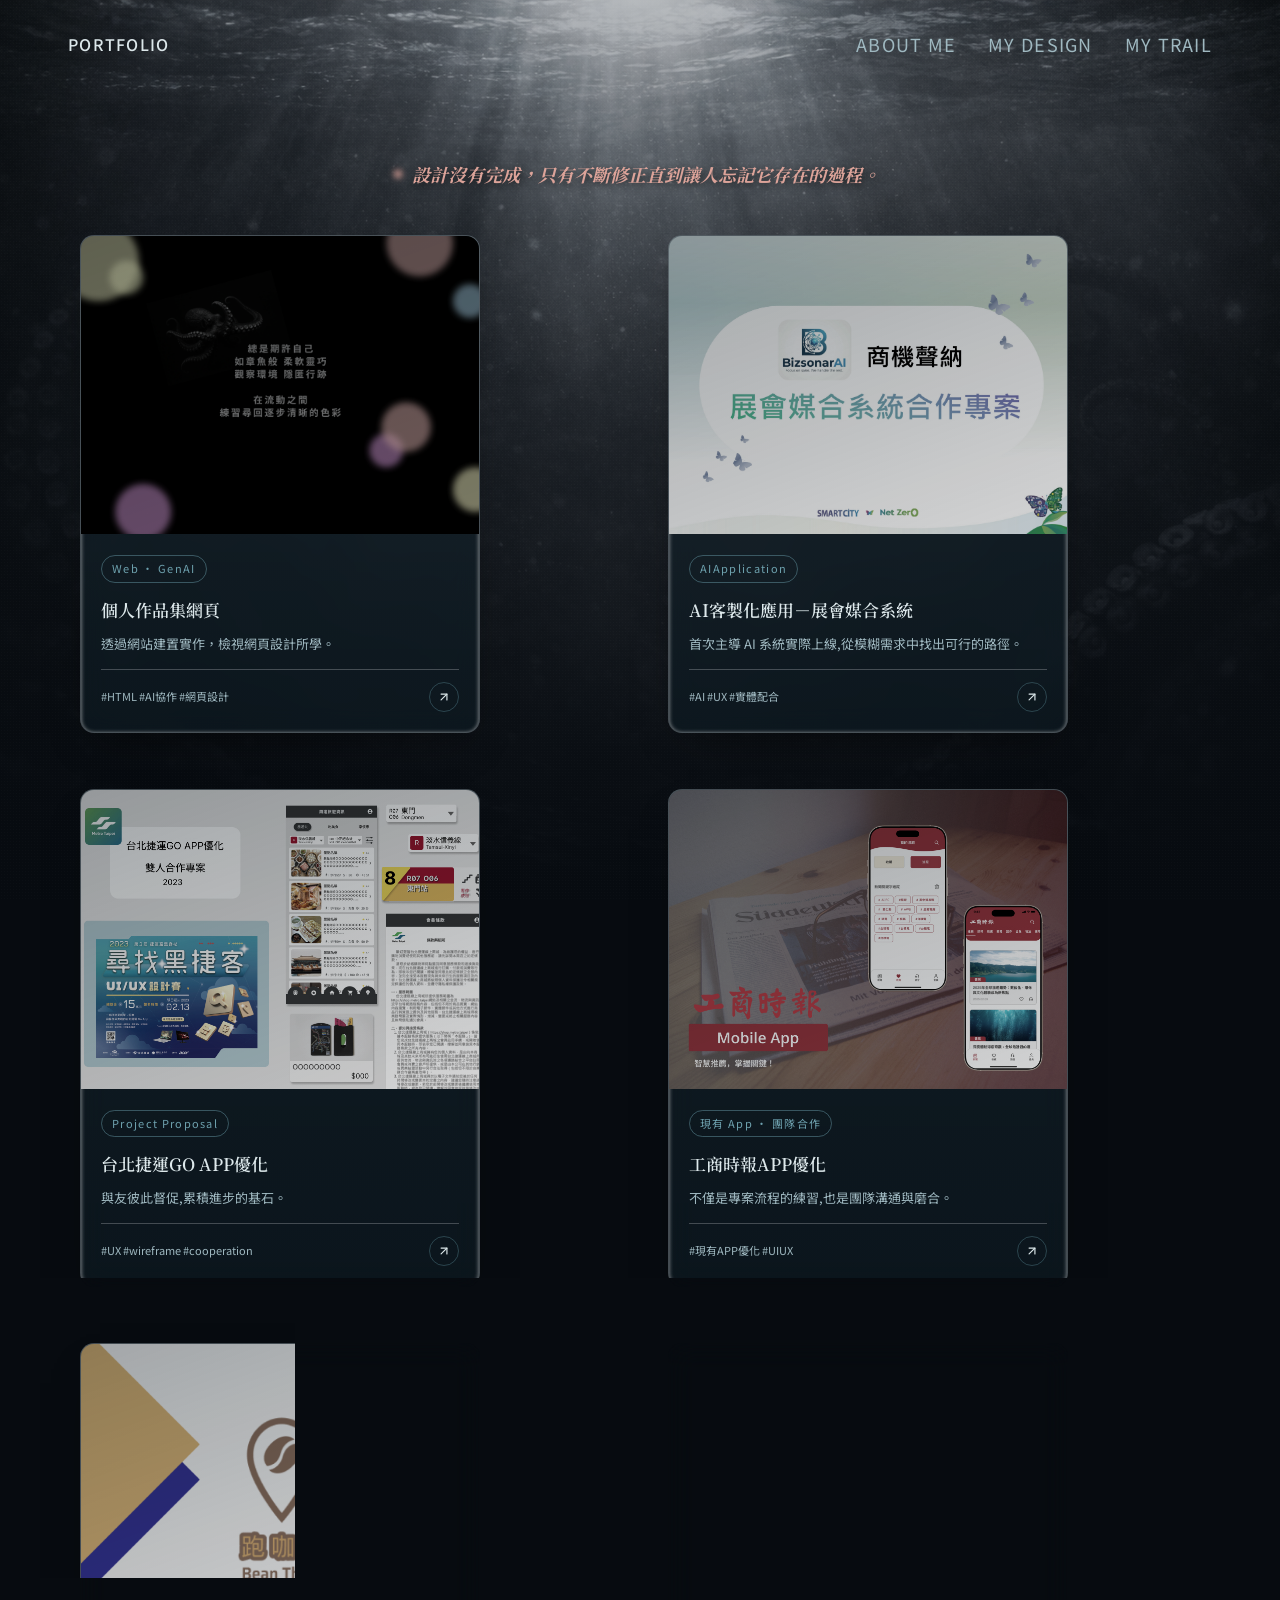
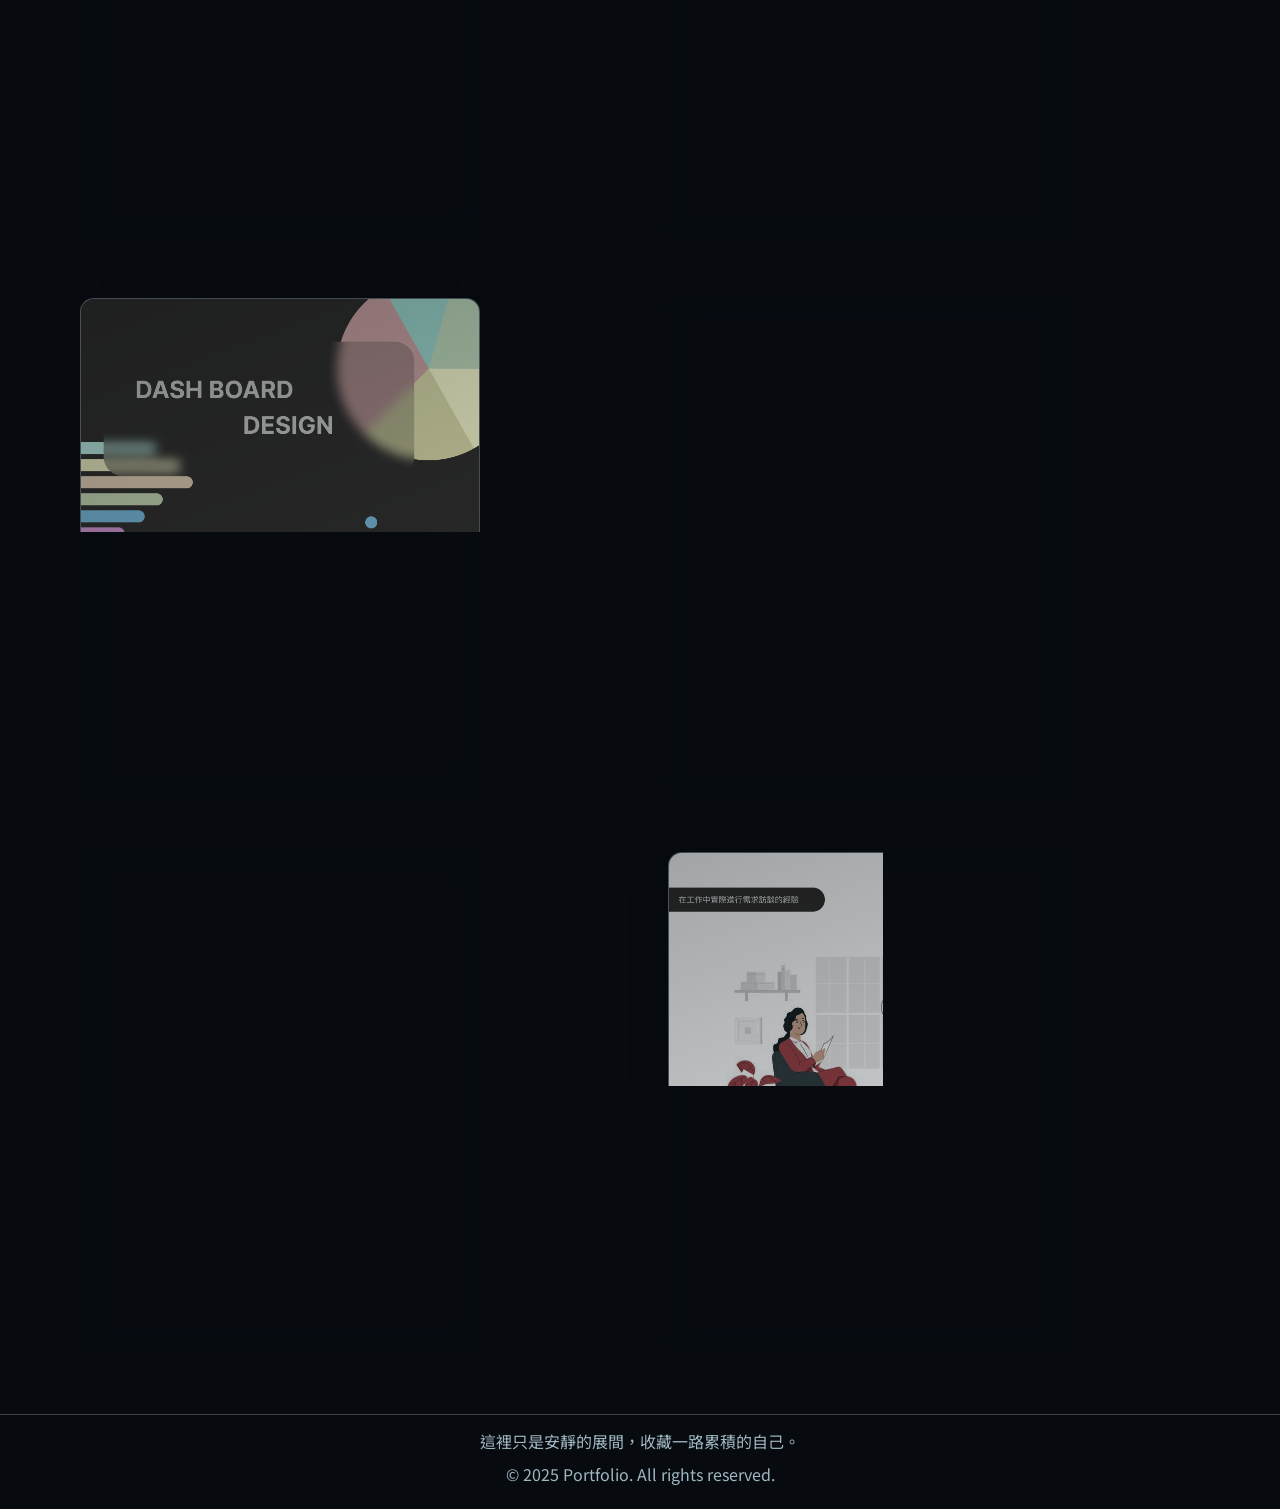
==== index.html @ 10fcbe65 "Rename" ====
<!DOCTYPE html>
<html lang="zh-Hant">

<head>
    <meta charset="UTF-8">
    <meta name="viewport" content="width=device-width, initial-scale=1.0">
    <title>Portfolio · My Design</title>
    <link rel="stylesheet" href="style_claud.css">
</head>

<body class="page-wrapper">

    <div class="ocean-bg"></div>

    <header class="header">
        <nav class="nav-bar">
            <div>PORTFOLIO</div>
            <ul class="nav-links">
                <li><a href="aboutme_claud.html">ABOUT ME</a></li>
                <li><a href="mydesign_claud.html">MY DESIGN</a></li>
                <li><a href="mytrail_claud.html">MY TRAIL</a></li>
            </ul>
        </nav>
    </header>

    <section class="section gallery">
        <div class="marginalia">
            <span>設計沒有完成，只有不斷修正直到讓人忘記它存在的過程。</span>
        </div>
        <div class="card-row">

            <div class="project-card" data-project="web">
                <div class="thumb"><img src="./cover pic/web-cover.png" alt="個人作品集網頁"></div>
                <div class="body">
                    <span class="tag">Web · GenAI</span>
                    <h3>個人作品集網頁</h3>
                    <p>透過網站建置實作，檢視網頁設計所學。</p>
                    <div class="meta">
                        <span>#HTML #AI協作 #網頁設計</span>
                        <span class="icon-btn"><svg viewBox="0 0 24 24" fill="none" stroke="currentColor"
                                stroke-width="2" stroke-linecap="round" stroke-linejoin="round">
                                <path d="M7 17L17 7" />
                                <path d="M7 7h10v10" />
                            </svg></span>
                    </div>
                </div>
                <div class="result-panel">
                    <span class="eyebrow-small">RESULT</span>
                    <p class="line"><span class="k">動機</span>累積網頁設計實戰經驗</p>
                    <p class="line"><span class="k">收穫</span>網頁設計架構與程式邏輯</p>
                    <p class="line"><span class="k">協作</span>AI工具輔助與協作</p>
                    <p class="line"><span class="k">工具</span>claud / html / css / js / vscode</p>
                </div>
            </div>

            <div class="project-card" data-project="bizsonar">
                <div class="thumb"><img src="./cover pic/Bizsonar-cover.jpg" alt="AI客製化應用－展會媒合系統"></div>
                <div class="body">
                    <span class="tag">AIApplication</span>
                    <h3>AI客製化應用－展會媒合系統</h3>
                    <p>首次主導 AI 系統實際上線,從模糊需求中找出可行的路徑。</p>
                    <div class="meta">
                        <span>#AI #UX #實體配合</span>
                        <span class="icon-btn"><svg viewBox="0 0 24 24" fill="none" stroke="currentColor"
                                stroke-width="2" stroke-linecap="round" stroke-linejoin="round">
                                <path d="M7 17L17 7" />
                                <path d="M7 7h10v10" />
                            </svg></span>
                    </div>
                </div>
                <div class="result-panel">
                    <span class="eyebrow-small">RESULT</span>
                    <p class="line"><span class="k">角色</span>發起並主導專案</p>
                    <p class="line"><span class="k">挑戰</span>展會情境的線下配套</p>
                    <p class="line"><span class="k">成果</span>AI客製化服務商品化</p>
                    <p class="line"><span class="k">協作</span>遠距與業界技術團隊合作</p>
                </div>
            </div>

            <div class="project-card" data-project="mrt">
                <div class="thumb"><img src="./cover pic/MRT-cover.jpg" alt="台北捷運GO APP優化"></div>
                <div class="body">
                    <span class="tag">Project Proposal</span>
                    <h3>台北捷運GO APP優化</h3>
                    <p>與友彼此督促,累積進步的基石。</p>
                    <div class="meta">
                        <span>#UX #wireframe #cooperation</span>
                        <span class="icon-btn"><svg viewBox="0 0 24 24" fill="none" stroke="currentColor"
                                stroke-width="2" stroke-linecap="round" stroke-linejoin="round">
                                <path d="M7 17L17 7" />
                                <path d="M7 7h10v10" />
                            </svg></span>
                    </div>
                </div>
                <div class="result-panel">
                    <span class="eyebrow-small">RESULT</span>
                    <p class="line"><span class="k">角色</span>共同創作者</p>
                    <p class="line"><span class="k">方法</span>全程figma線上溝通</p>
                    <p class="line"><span class="k">成果</span>APP優化設計與提案企劃</p>
                    <p class="line"><span class="k">時程</span>六周的業餘時間</p>
                    <p class="hint">點擊卡片查看完整內容 →</p>
                </div>
            </div>

            <div class="project-card" data-project="news">
                <div class="thumb"><img src="./cover pic/news-cover.jpg" alt="工商時報APP優化"></div>
                <div class="body">
                    <span class="tag">現有 App · 團隊合作</span>
                    <h3>工商時報APP優化</h3>
                    <p>不僅是專案流程的練習,也是團隊溝通與磨合。</p>
                    <div class="meta">
                        <span>#現有APP優化 #UIUX</span>
                        <span class="icon-btn"><svg viewBox="0 0 24 24" fill="none" stroke="currentColor"
                                stroke-width="2" stroke-linecap="round" stroke-linejoin="round">
                                <path d="M7 17L17 7" />
                                <path d="M7 7h10v10" />
                            </svg></span>
                    </div>
                </div>
                <div class="result-panel">
                    <span class="eyebrow-small">RESULT</span>
                    <p class="line"><span class="k">角色</span>共同創作者</p>
                    <p class="line"><span class="k">挑戰</span>使用者及商模資料不足,產品方向多次調整</p>
                    <p class="line"><span class="k">成果</span>既有應用程式大幅改版</p>
                    <p class="line"><span class="k">協作</span>與風格強烈的夥伴溝通</p>
                </div>
            </div>

            <div class="project-card" data-project="coffee">
                <div class="thumb"><img src="./cover pic/coffee-cover.png" alt="跑咖趣APP設計"></div>
                <div class="body">
                    <span class="tag">現有 App · 團隊合作</span>
                    <h3>跑咖趣APP設計</h3>
                    <p>貢獻所長互助合作，強烈的風格，全新的嘗試！</p>
                    <div class="meta">
                        <span>#新APP設計 #資訊架構 #component管理</span>
                        <span class="icon-btn"><svg viewBox="0 0 24 24" fill="none" stroke="currentColor"
                                stroke-width="2" stroke-linecap="round" stroke-linejoin="round">
                                <path d="M7 17L17 7" />
                                <path d="M7 7h10v10" />
                            </svg></span>
                    </div>
                </div>
                <div class="result-panel">
                    <span class="eyebrow-small">RESULT</span>
                    <p class="line"><span class="k">角色</span>擔任匯聚想法串成共識的角色</p>
                    <p class="line"><span class="k">成果</span>累積主導APP開發專案的經驗</p>
                    <p class="line"><span class="k">收穫</span>挑戰鮮豔撞色風格的UI設計</p>
                    <p class="line"><span class="k">協作</span>與初次學習設計的夥伴合作</p>
                </div>
            </div>

            <div class="project-card" data-project="mei">
                <div class="thumb"><img src="./cover pic/MEI-cover.png" alt="美而美品牌重塑"></div>
                <div class="body">
                    <span class="tag">CIS · Branding</span>
                    <h3>美而美品牌重塑</h3>
                    <p>於日常中取光,以思考慢釀美感。</p>
                    <div class="meta">
                        <span>#CIS #PS</span>
                        <span class="icon-btn"><svg viewBox="0 0 24 24" fill="none" stroke="currentColor"
                                stroke-width="2" stroke-linecap="round" stroke-linejoin="round">
                                <path d="M7 17L17 7" />
                                <path d="M7 7h10v10" />
                            </svg></span>
                    </div>
                </div>
                <div class="result-panel">
                    <span class="eyebrow-small">RESULT</span>
                    <p class="line"><span class="k">角色</span>CIS設計</p>
                    <p class="line"><span class="k">動機</span>累積優化日常的小角落</p>
                    <p class="line"><span class="k">工具</span>Photoshop / Illustrator</p>
                    <p class="line"><span class="k">成果</span>品牌形象重塑練習</p>

                </div>
            </div>

            <div class="project-card" data-project="dash-board">
                <div class="thumb"><img src="./cover pic/dash_board-cover.jpg" alt="Dashboard Design"></div>
                <div class="body">
                    <span class="tag">Data Viz</span>
                    <h3>Dashboard Design</h3>
                    <p>把零散的數據整理成一眼能懂的樣子。</p>
                    <div class="meta">
                        <span>#Dashboard #UI</span>
                        <span class="icon-btn"><svg viewBox="0 0 24 24" fill="none" stroke="currentColor"
                                stroke-width="2" stroke-linecap="round" stroke-linejoin="round">
                                <path d="M7 17L17 7" />
                                <path d="M7 7h10v10" />
                            </svg></span>
                    </div>
                </div>
                <div class="result-panel">
                    <span class="eyebrow-small">RESULT</span>
                    <p class="line"><span class="k">挑戰</span>讓數據發揮輔助決策的效益</p>
                    <p class="line"><span class="k">方法</span>透過訪談了解決策需求</p>
                    <p class="line"><span class="k">產出</span>美觀要兼顧統計原理</p>
                    <p class="line"><span class="k">收穫</span>建立前後端連動的資料導向設計思維。</p>
                </div>
            </div>

            <div class="project-card" data-project="scane">
                <div class="thumb"><img src="./cover pic/scane-cover.jpg" alt="事務機文件掃描功能流程優化"></div>
                <div class="body">
                    <span class="tag">Fuji Xerox · Flow</span>
                    <h3>事務機文件掃描功能流程優化</h3>
                    <p>把繁瑣的流程,重新梳理成順手的步驟。</p>
                    <div class="meta">
                        <span>#流程優化 #硬體</span>
                        <span class="icon-btn"><svg viewBox="0 0 24 24" fill="none" stroke="currentColor"
                                stroke-width="2" stroke-linecap="round" stroke-linejoin="round">
                                <path d="M7 17L17 7" />
                                <path d="M7 7h10v10" />
                            </svg></span>
                    </div>
                </div>
                <div class="result-panel">
                    <span class="eyebrow-small">RESULT</span>
                    <p class="line"><span class="k">動機</span>累積優化日常的小角落</p>
                    <p class="line"><span class="k">性質</span>自主練習</p>
                    <p class="line"><span class="k">方法</span>因應User story重塑流程</p>
                    <p class="line"><span class="k">收穫</span>釐清思緒累積體驗設計</p>
                </div>
            </div>

            <div class="project-card" data-project="dm">
                <div class="thumb"><img src="./cover pic/DM-cover.jpg" alt="宣傳摺頁"></div>
                <div class="body">
                    <span class="tag">PowerPoint · DM</span>
                    <h3>宣傳摺頁</h3>
                    <p>彙整各組素材,把時程與設計一起管起來。</p>
                    <div class="meta">
                        <span>#DM #PPT</span>
                        <span class="icon-btn"><svg viewBox="0 0 24 24" fill="none" stroke="currentColor"
                                stroke-width="2" stroke-linecap="round" stroke-linejoin="round">
                                <path d="M7 17L17 7" />
                                <path d="M7 7h10v10" />
                            </svg></span>
                    </div>
                </div>
                <div class="result-panel">
                    <span class="eyebrow-small">RESULT</span>
                    <p class="line"><span class="k">角色</span>統籌負責人</p>
                    <p class="line"><span class="k">工具</span>PowerPoint平面設計</p>
                    <p class="line"><span class="k">協作</span>跨部門溝通</p>
                    <p class="line"><span class="k">範疇</span>以示意圖溝通跨組需求</p>
                </div>
            </div>

            <div class="project-card" data-project="interview">
                <div class="thumb"><img src="./cover pic/Interview-cover.jpg" alt="需求訪談經驗"></div>
                <div class="body">
                    <span class="tag">Research</span>
                    <h3>在工作中實際進行需求訪談的經驗</h3>
                    <p>聽懂沒說出口的需求,才是訪談真正的價值。</p>
                    <div class="meta">
                        <span>#訪談 #需求分析</span>
                        <span class="icon-btn"><svg viewBox="0 0 24 24" fill="none" stroke="currentColor"
                                stroke-width="2" stroke-linecap="round" stroke-linejoin="round">
                                <path d="M7 17L17 7" />
                                <path d="M7 7h10v10" />
                            </svg></span>
                    </div>
                </div>
                <div class="result-panel">
                    <span class="eyebrow-small">RESULT</span>
                    <p class="line"><span class="k">角色</span>設計訪剛執行需求訪談</p>
                    <p class="line"><span class="k">目標</span>發掘真實需求</p>
                    <p class="line"><span class="k">產出</span>需求文件與功能定義</p>
                    <p class="line"><span class="k">收穫</span>追問釐清與需求轉譯技能</p>
                </div>
            </div>

        </div>
    </section>

    <footer class="footer">
        <p class="p">這裡只是安靜的展間，收藏一路累積的自己。</p>
        <p class="p">© 2025 Portfolio. All rights reserved.</p>
    </footer>

    <!-- PDF 彈窗骨架 -->
    <div class="pdf-modal" id="pdfModal">
        <div class="pdf-modal__panel">
            <button class="pdf-modal__close" id="pdfModalClose" aria-label="關閉">
                <svg viewBox="0 0 24 24" fill="none" stroke="currentColor" stroke-width="2" stroke-linecap="round">
                    <path d="M6 6L18 18M6 18L18 6" />
                </svg>
            </button>
            <iframe id="pdfModalFrame" class="pdf-modal__frame" src="" title="作品 PDF"></iframe>
        </div>
    </div>

    <!-- PDF 彈窗邏輯，加在這裡
    <script>
        (function () {
            // const pdfMap = {
            //     'ai-cover': 'pdf/Bizsonar.pdf',
            //     'mrt-cover': 'pdf/MRT.pdf'
            //     // 之後新增作品，在這裡繼續加一行
            // };

            const modal = document.getElementById('pdfModal');
            const frame = document.getElementById('pdfModalFrame');
            const closeBtn = document.getElementById('pdfModalClose');

            function openModal(pdfPath) {
                frame.src = pdfPath;
                modal.classList.add('is-open');
                document.body.style.overflow = 'hidden';
            }

            function closeModal() {
                modal.classList.remove('is-open');
                document.body.style.overflow = '';
                setTimeout(() => { frame.src = ''; }, 350);
            }

            document.querySelectorAll('[data-project]').forEach(trigger => {
                trigger.addEventListener('click', () => {
                    const slug = trigger.dataset.project;
                    const pdfPath = pdfMap[slug];
                    if (!pdfPath) {
                        console.warn(`找不到代號「${slug}」對應的 PDF，檢查 pdfMap 裡有沒有漏加這一筆`);
                        return;
                    }
                    openModal(pdfPath);
                });
            });

            closeBtn.addEventListener('click', closeModal);
            modal.addEventListener('click', (e) => { if (e.target === modal) closeModal(); });
            document.addEventListener('keydown', (e) => {
                if (e.key === 'Escape' && modal.classList.contains('is-open')) closeModal();
            });
        })();
    </script> -->
    <script src="mydesign_claud.js"></script>
</body>

</html>
---- style_claud.css ----
@import url('https://fonts.googleapis.com/css2?family=Cormorant+Garamond:ital,wght@0,400;0,600;1,400&family=Noto+Serif+TC:wght@400;600;700&family=Noto+Sans+TC:wght@300;400;500&display=swap');

:root {
    --abyss: #070b10;
    --deep: #0d1a22;
    --ink-glass: #1c2e38;
    --foam: #dce7ea;
    --glow: #6ea1ae;
    --muted: #9fb8c0;
    --line: rgba(240, 246, 248, 0.24);
    --ember: #dca399;
    /* 唯一暖色,只用在自省/手記/書籍類細節 */
}

* {
    box-sizing: border-box;
    margin: 0;
    padding: 0;
}

html,
body {
    height: 100%;
}

body.page-wrapper {
    position: relative;
    background: var(--abyss);
    color: var(--foam);
    font-family: "Noto Sans TC", sans-serif;
    line-height: 1.8;
    overflow-x: hidden;
}

a {
    color: inherit;
    font-size: 18px;

}

/* ================================================================
   共用海底背景 — 使用真實深海攝影,固定在整個視窗後方
   內容在上面捲動,背景本身不動,沒有邊界、沒有「banner」這塊
================================================================ */

.ocean-bg {
    position: fixed;
    inset: 0;
    z-index: -2;
    background-image:
        linear-gradient(180deg, rgba(7, 11, 16, 0.25) 0%, rgba(7, 11, 16, 0.5) 45%, rgba(7, 11, 16, 0.88) 85%, var(--abyss) 100%),
        url(./web_img/background.png);
    background-size: cover;
    background-position: center 20%;
    background-repeat: no-repeat;
}

.ocean-bg::after {
    /* 極細顆粒,呼應水中懸浮物,同時讓真實照片與其餘 CSS 區塊質感一致 */
    content: "";
    position: absolute;
    inset: 0;
    background-image: radial-gradient(rgba(255, 255, 255, 0.5) 0.6px, transparent 0.6px);
    background-size: 3px 3px;
    opacity: 0.035;
}

/* ================================================================
   NAV
================================================================ */

.header {
    position: relative;
    z-index: 6;
}

.nav-bar {
    display: flex;
    justify-content: space-between;
    align-items: center;
    max-width: 1200px;
    margin: 0 auto;
    padding: 28px;
    font-size: 16px;
    letter-spacing: 0.08em;
}

.nav-bar>div {
    font-weight: 500;
}

.nav-links {
    display: flex;
    gap: 32px;
    list-style: none;
    color: var(--muted);
}

.nav-links a {
    text-decoration: none;
    color: var(--muted);
    transition: color .25s ease;
}

.nav-links a:hover {
    color: var(--foam);
}

/* ================================================================
   HERO TEXT — 直接浮在共用背景最上方,沒有獨立的圖片框
================================================================ */

.hero {
    position: relative;
    /* 建立定位基準,讓內部子層(若未來要疊圖層)以這裡為原點 */
    z-index: 2;
    /* 蓋在 .ocean-bg(z-index:-2)之上,確保文字在背景前面 */
    min-height: clamp(360px, 46vw, 560px);
    /* 區塊最小高度:不小於360px,不大於560px,中間依視窗寬度的46%彈性縮放
       → 手機上不會太扁,寬螢幕上不會被拉得過高 */
    display: flex;
    flex-direction: column;
    /* 內部元素(eyebrow / h1 / sub)由上到下直向排列 */
    align-items: center;
    /* 水平置中 */
    justify-content: center;
    /* 垂直置中(在 min-height 範圍內置中) */
    text-align: center;
    /* 文字本身也置中對齊 */
    padding: 48px 24px;
    /* 上下留 60px 呼吸空間,左右 24px 避免貼邊 */
}

.hero .eyebrow {
    font-family: "Cormorant Garamond", serif;
    /* 英文襯線字,較有氣質 */
    font-style: italic;
    /* 斜體,弱化「標語感」,偏私語氣 */
    letter-spacing: 0.35em;
    /* 字距拉很開,營造細緻、慢下來的閱讀感 */
    text-transform: uppercase;
    /* 英文強制大寫 */
    font-size: 13px;
    color: var(--muted);
    /* 用次要色,不搶主標風采 */
    margin-bottom: 20px;
    /* 跟下面主標題拉開距離 */
}

.hero h1 {
    font-family: "Noto Serif TC", serif;
    /* 中文襯線,穩重有份量 */
    font-weight: 600;
    font-size: clamp(24px, 3vw, 28px);
    /* 響應式字級,最小24px最大28px */
    line-height: 1.9;
    /* 行高拉寬,詩句般的呼吸感,不擠 */
    color: var(--foam);
    /* 主要文字色(霧白) */
    text-shadow: 0 2px 26px rgba(0, 0, 0, 0.7);
    /* 文字陰影:讓文字疊在複雜的深海照片上時仍然清楚可讀 */
    max-width: 600px;
    /* 限制單行寬度,避免文字在寬螢幕上拉成一條長線 */
}

.hero .sub {
    margin-top: 24px;
    font-size: 13px;
    color: var(--muted);
    letter-spacing: 0.05em;
    /* 比 eyebrow 收斂一點的字距 */
}

.hero-drift {
    will-change: transform, opacity;
}



/* ================================================================
   SECTIONS / TYPOGRAPHY
================================================================ */

.section {
    position: relative;
    z-index: 3;
    padding: 0 24px;
}

.container-row-group {
    max-width: 1100px;
    margin: 60px auto 40px;
}

.container-col-group {
    max-width: 1100px;
    margin: 0 auto 80px;
    display: flex;
    gap: 64px;
    flex-wrap: wrap;
}

.col {
    flex: 1 1 320px;
}

/* .row {} */

.h2 {
    font-family: "Noto Serif TC", serif;
    font-weight: 600;
    font-size: clamp(24px, 2.4vw, 28px);
    color: var(--foam);
    margin: 18px 0;
    letter-spacing: 0.02em;
}

.h3 {
    font-family: "Noto Serif TC", serif;
    font-weight: 600;
    font-size: 20px;
    color: var(--glow);
    margin-bottom: 16px;
}

.p {
    font-size: 16px;
    color: var(--muted);
}

/* 自省手記樣式,可用在任何一段想強調「反思」語氣的文字上 */
.marginalia {
    padding: 4px 0 4px 0;
    font-family: "Noto Serif TC", serif;
    font-style: italic;
    font-weight: bold;
    font-size: 18px;
    margin: 16px auto;
    text-align: center;
    text-shadow: 2px 2px 8px rgba(0, 0, 0, 0.7);
}

.marginalia span {
    color: var(--ember);
    margin-right: 6px;
}

.marginalia::before {
    content: "";
    display: inline-block;
    width: 8px;
    height: 8px;
    border-radius: 50%;
    background: var(--ember);
    margin: 0 6px 4px 0;
    filter: blur(3px);
}

/* ================================================================
   FORM
================================================================ */

.form {
    max-width: 1100px;
    align-items: center;
}

.textarea {
    display: block;
    width: 100%;
    margin-bottom: 14px;
    padding: 12px 16px;
    background: rgba(28, 46, 56, 0.4);
    border: 1px solid var(--line);
    border-radius: 8px;
    color: var(--foam);
    font-family: "Noto Sans TC", sans-serif;
    font-size: 14px;
    backdrop-filter: blur(8px);
    transition: border-color .25s ease, background .25s ease;
}

.textarea::placeholder {
    color: rgba(159, 184, 192, 0.55);
}

.textarea:focus {
    outline: none;
    border-color: rgba(91, 138, 150, 0.6);
    background: rgba(28, 46, 56, 0.6);
}

textarea.textarea {
    min-height: 110px;
    resize: vertical;
}

.mail-button {
    padding: 11px 28px;
    border: 1px solid rgba(168, 120, 90, 0.55);
    background: transparent;
    color: var(--ember);
    font-size: 13px;
    letter-spacing: 0.1em;
    border-radius: 999px;
    cursor: pointer;
    transition: background .3s ease, color .3s ease;
}

.mail-button:hover {
    background: rgba(168, 120, 90, 0.15);
    color: var(--foam);
}

.toast {
    position: fixed;
    left: 50%;
    top: 24px;
    /* 原本是 bottom: 40px; */
    transform: translateX(-50%) translateY(-12px);
    /* 原本 translateY(12px)，方向要跟著翻過來 */
    background: rgba(7, 11, 16, 0.92);
    backdrop-filter: blur(10px);
    border: 1px solid rgba(91, 138, 150, 0.45);
    color: var(--foam);
    padding: 14px 28px;
    border-radius: 999px;
    font-family: "Noto Sans TC", sans-serif;
    font-size: 13px;
    letter-spacing: 0.03em;
    box-shadow: 0 20px 40px -15px rgba(0, 0, 0, 0.6);
    opacity: 0;
    pointer-events: none;
    transition: opacity 0.4s ease, transform 0.4s ease;
    z-index: 200;
}

.toast.is-show {
    opacity: 1;
    transform: translateX(-50%) translateY(0);
    /* 這行不用改，滑到「原位」的邏輯不變 */
}


.toast.is-error {
    border-color: rgba(200, 90, 90, 0.55);
}

/* ================================================================
   FOOTER
================================================================ */

.footer {
    position: relative;
    z-index: 3;
    text-align: center;
    padding: 12px 24px 16px;
    color: var(--muted);
    font-size: 12px;
    border-top: 1px solid var(--line);
    margin-top: 24px;
}

.footer .p {
    margin-bottom: 4px;
}

/* ================================================================
   CARD — 16:9 專案卡(套用於 MY DESIGN 頁)
================================================================ */

.card-row {
    display: grid;
    grid-template-columns: repeat(auto-fit, minmax(360px, 1fr));
    gap: 56px;
    max-width: 1600px;
    margin: 0 auto;
    padding: 24px 56px 40px;
    position: relative;
    z-index: 3;
}

.project-card {
    cursor: pointer;
    width: 400px;
    border-radius: 14px;
    background: linear-gradient(180deg, rgba(28, 46, 56, 0.5), rgba(13, 26, 34, 0.7));
    border: 1px solid var(--line);
    backdrop-filter: blur(14px);
    overflow: hidden;
    position: relative;
    transition: transform .45s cubic-bezier(.2, .7, .2, 1), box-shadow .45s ease, border-color .45s ease;
    box-shadow:
        inset 0 1px 4px rgba(255, 255, 255, 0.6),
        0 20px 40px -20px rgba(0, 0, 0, 0.6);
}

.project-card:hover {
    transform: translateY(-6px);
    border-color: rgba(34, 54, 65, 0.5);
    box-shadow: 0 28px 60px -20px rgba(0, 0, 0, 0.7), 0 0 0 1px rgba(91, 138, 150, 0.25);

}

.project-card .thumb {
    width: 100%;
    aspect-ratio: 4/3;
    overflow: hidden;
    background: var(--ink-glass);
    position: relative;
}

.project-card .thumb img {
    width: 100%;
    height: 100%;
    object-fit: cover;
    object-position: center top;
    display: block;
    filter: grayscale(30%) brightness(0.92) saturate(0.8);
    transition: filter .5s ease, transform .6s ease;
}

.project-card .thumb::after {
    /* 統一色溫的薄霧,弱化不同圖片間的色差 */
    content: "";
    position: absolute;
    inset: 0;
    background: linear-gradient(160deg, rgba(13, 26, 34, 0.32), rgba(7, 11, 16, 0.1));
    mix-blend-mode: multiply;
    pointer-events: none;
}

.project-card:hover .thumb img {
    filter: grayscale(0%) brightness(1) contrast(1) saturate(1);
    transform: scale(1.045);
}

.project-card .body {
    padding: 18px 20px 20px;
}

.project-card .tag {
    display: inline-block;
    font-size: 11px;
    letter-spacing: 0.12em;
    color: var(--glow);
    border: 1px solid rgba(110, 162, 175, 0.45);
    padding: 3px 10px;
    border-radius: 999px;
    margin-bottom: 12px;
}

.project-card h3 {
    font-family: "Noto Serif TC", serif;
    font-size: 17px;
    font-weight: 600;
    color: var(--foam);
    margin-bottom: 6px;
}

.project-card p {
    font-size: 13px;
    color: var(--muted);
    margin-bottom: 14px;
}

.project-card .meta {
    display: flex;
    justify-content: space-between;
    align-items: center;
    font-size: 11px;
    color: var(--muted);
    border-top: 1px solid var(--line);
    padding-top: 12px;
}

.icon-btn {
    position: relative;
    /* ← 加這行，讓 z-index 生效 */
    z-index: 6;
    width: 30px;
    height: 30px;
    border-radius: 50%;
    border: 1px solid rgba(91, 138, 150, 0.4);
    display: flex;
    align-items: center;
    justify-content: center;
    color: var(--foam);
    transition: background .3s ease, border-color .3s ease;
    flex-shrink: 0;
}

.icon-btn svg {
    width: 14px;
    height: 14px;
    transition: transform .3s ease;
}

.project-card:hover .icon-btn {
    background: rgba(91, 138, 150, 0.18);
    border-color: rgba(91, 138, 150, 0.7);
}

.project-card:hover .icon-btn svg {
    transform: translate(2px, -2px);
}

/* ---- 升起成效面板 ----
   HTML 裡需要在 .project-card 內、.body 後面多加一個 .result-panel
   結構範例見聊天訊息附註
*/

.result-panel {
    position: absolute;
    inset: 0;
    z-index: 5;
    display: flex;
    flex-direction: column;
    justify-content: center;
    gap: 10px;
    padding: 28px 26px;
    border-radius: 14px;
    background: linear-gradient(175deg, rgba(7, 11, 16, 0.72), rgba(5, 7, 8, 0.85));
    backdrop-filter: blur(6px);
    transform: translateY(100%);
    transition: transform .55s cubic-bezier(.2, .7, .2, 1);
}

.project-card:hover .result-panel,
.project-card.is-active .result-panel {
    transform: translateY(0);
}

.result-panel .eyebrow-small {
    font-family: "Cormorant Garamond", serif;
    font-style: italic;
    font-size: 12px;
    letter-spacing: 0.15em;
    color: var(--glow);
    margin-bottom: 4px;
}

.result-panel .line {
    display: flex;
    gap: 10px;
    font-size: 13px;
    color: var(--foam);
    letter-spacing: 0.02em;
}

.result-panel .line .k {
    flex-shrink: 0;
    font-family: "Cormorant Garamond", serif;
    font-style: italic;
    color: var(--ember);
    min-width: 52px;
}

.result-panel .hint {
    margin-top: 8px;
    font-size: 11px;
    color: var(--glow);
    letter-spacing: 0.05em;
}

/* ================================================================
   PDF 彈窗
================================================================ */

.pdf-modal {
    position: fixed;
    inset: 0;
    z-index: 100;
    display: flex;
    align-items: center;
    justify-content: center;
    background: rgba(0, 0, 0, 0.75);
    backdrop-filter: blur(4px);
    opacity: 0;
    visibility: hidden;
    transition: opacity .35s ease, visibility .35s ease;
}

.pdf-modal.is-open {
    opacity: 1;
    visibility: visible;
}

.pdf-modal__panel {
    position: relative;
    width: 90vw;
    height: 90vh;
    background: var(--ink-glass);
    border-radius: 14px;
    overflow: hidden;
    box-shadow: 0 40px 100px -20px rgba(0, 0, 0, 0.8);
    transform: translateY(16px) scale(0.98);
    transition: transform .35s cubic-bezier(.2, .7, .2, 1);
}

.pdf-modal.is-open .pdf-modal__panel {
    transform: translateY(0) scale(1);
}

.pdf-modal__frame {
    width: 100%;
    height: 100%;
    border: none;
}

.pdf-modal__close {
    position: absolute;
    top: 14px;
    right: 14px;
    z-index: 2;
    width: 36px;
    height: 36px;
    border-radius: 50%;
    border: 1px solid rgba(220, 231, 234, 0.3);
    background: rgba(7, 11, 16, 0.6);
    backdrop-filter: blur(6px);
    color: var(--foam);
    display: flex;
    align-items: center;
    justify-content: center;
    cursor: pointer;
    transition: background .25s ease, transform .25s ease;
}

.pdf-modal__close svg {
    width: 16px;
    height: 16px;
}

.pdf-modal__close:hover {
    background: rgba(91, 138, 150, 0.35);
    transform: rotate(90deg);
}

/* ================================================================
   CARD — A4 直式書籍卡(套用於 MY TRAIL 頁)
================================================================ */

.book-card {
    width: 320px;
    border-radius: 10px;
    position: relative;
    overflow: hidden;
    background: var(--ink-glass);
    border: 1px solid var(--line);
    box-shadow: 0 24px 50px -18px rgba(0, 0, 0, 0.65);
    transition: transform .5s cubic-bezier(.2, .7, .2, 1), box-shadow .5s ease;
}

.book-card:hover {
    transform: translateY(-6px) rotate(-0.3deg);
    box-shadow: 0 34px 70px -18px rgba(0, 0, 0, 0.75);
}

.book-card .cover {
    width: 100%;
    aspect-ratio: 210/297;
    position: relative;
    overflow: hidden;
}

.book-card .cover img {
    width: 100%;
    height: 100%;
    object-fit: cover;
    display: block;
    filter: grayscale(30%) brightness(0.92) contrast(1.05) saturate(0.85);
    transition: filter .5s ease, transform .6s ease;
}

.book-card:hover .cover img {
    filter: grayscale(0%) brightness(1) contrast(1) saturate(1);
    transform: scale(1.04);
}

.book-card .cover::after {
    content: "";
    position: absolute;
    inset: 0;
    background: linear-gradient(180deg, transparent 40%, rgba(7, 11, 16, 0.94) 100%);
}

.book-card .overlay-text {
    position: absolute;
    left: 0;
    right: 0;
    bottom: 0;
    z-index: 2;
    padding: 16px 16px 18px;
}

.book-card .overlay-text .tag {
    font-size: 10px;
    letter-spacing: 0.14em;
    color: var(--ember);
    text-transform: uppercase;
    display: block;
    margin-bottom: 6px;
}

.book-card .overlay-text h3 {
    font-family: "Noto Serif TC", serif;
    font-size: 15px;
    font-weight: 600;
    color: var(--foam);
    margin-bottom: 4px;
    line-height: 1.5;
}

.book-card .overlay-text p {
    font-size: 11px;
    color: var(--muted);
}

@media (max-width: 720px) {
    .card-row {
        justify-content: center;
    }

    .container-col-group {
        gap: 40px;
    }
}

/* ================================================================
   書籍彈窗
================================================================ */

.book-modal {
    position: fixed;
    inset: 0;
    z-index: 100;
    display: flex;
    align-items: center;
    justify-content: center;
    background: rgba(0, 0, 0, 0.75);
    backdrop-filter: blur(4px);
    opacity: 0;
    visibility: hidden;
    transition: opacity .35s ease, visibility .35s ease;
    padding: 24px;
}

.book-modal.is-open {
    opacity: 1;
    visibility: visible;
}

.book-modal__panel {
    position: relative;
    width: 92vw;
    max-width: 640px;
    /* 書封是直式，不需要像PDF那樣拉很寬 */
    max-height: 92vh;
    overflow-y: auto;
    /* 萬一書封+文字超過螢幕高度，允許捲動 */
    background: var(--ink-glass);
    border-radius: 14px;
    box-shadow: 0 40px 100px -20px rgba(0, 0, 0, 0.8);
    transform: translateY(16px) scale(0.98);
    transition: transform .35s cubic-bezier(.2, .7, .2, 1);
}

.book-modal.is-open .book-modal__panel {
    transform: translateY(0) scale(1);
}

.book-modal__img {
    display: block;
    width: 100%;
    /* 圖片永遠跟彈窗一樣寬，你要的效果 */
    height: auto;
    /* 高度依圖片原始比例自動計算，不會變形 */
}

.book-modal__info {
    padding: 20px 24px 24px;
}

.book-modal__title {
    font-family: "Noto Serif TC", serif;
    font-size: 18px;
    font-weight: 600;
    color: var(--foam);
    margin-bottom: 8px;
}

.book-modal__meta {
    font-size: 13px;
    color: var(--muted);
    line-height: 1.7;
}

.book-modal__close {
    position: absolute;
    top: 14px;
    right: 14px;
    z-index: 2;
    width: 36px;
    height: 36px;
    border-radius: 50%;
    border: 1px solid rgba(220, 231, 234, 0.3);
    background: rgba(7, 11, 16, 0.6);
    backdrop-filter: blur(6px);
    color: var(--foam);
    display: flex;
    align-items: center;
    justify-content: center;
    cursor: pointer;
    transition: background .25s ease, transform .25s ease;
}

.book-modal__close svg {
    width: 16px;
    height: 16px;
}

.book-modal__close:hover {
    background: rgba(54, 73, 78, 0.699);
    transform: rotate(90deg);
}

.book-card {
    cursor: pointer;
}

/* ================================================================
   GALLERY PAGES（MY DESIGN / MY TRAIL 共用）
================================================================ */

.gallery {
    padding-top: 50px;
}

.trail-intro {
    max-width: 640px;
    margin: 24px auto 28px;
    font-family: "Noto Serif TC", serif;
    font-size: 18px;
    color: var(--foam);
}
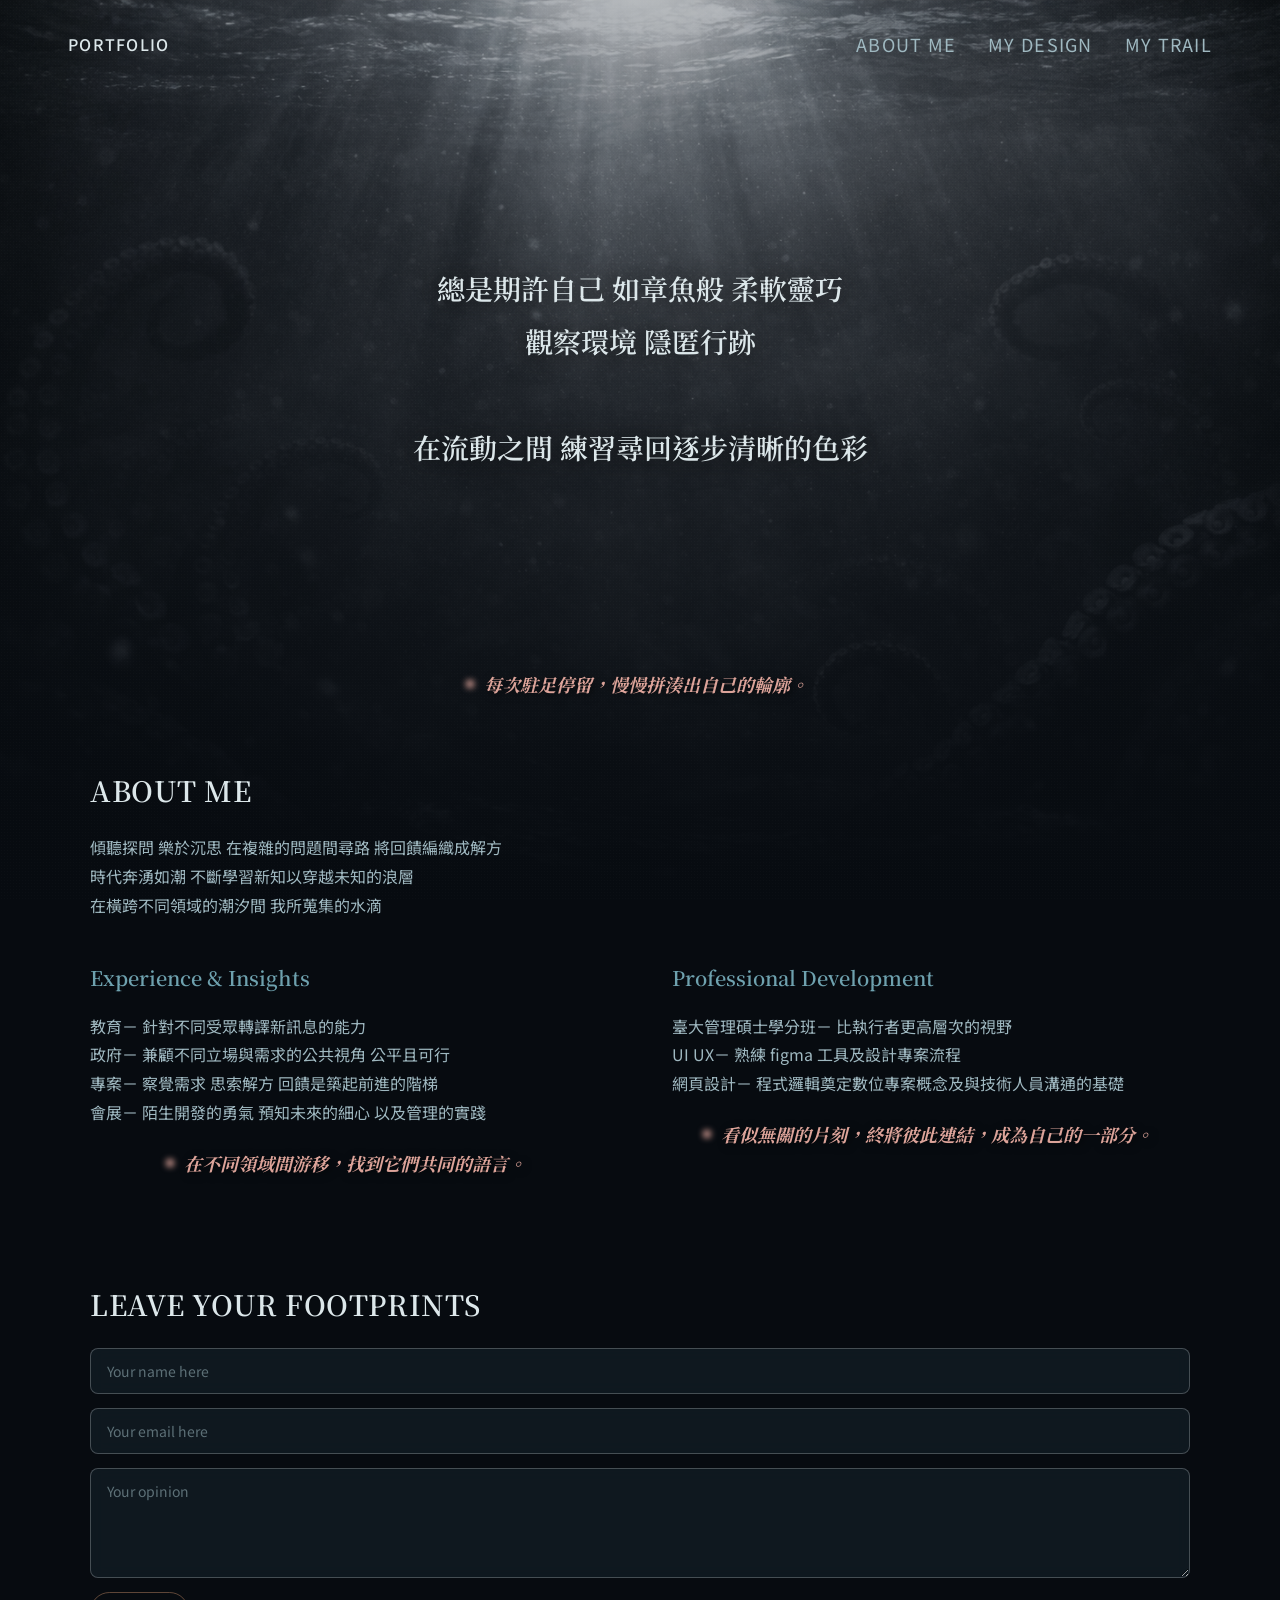
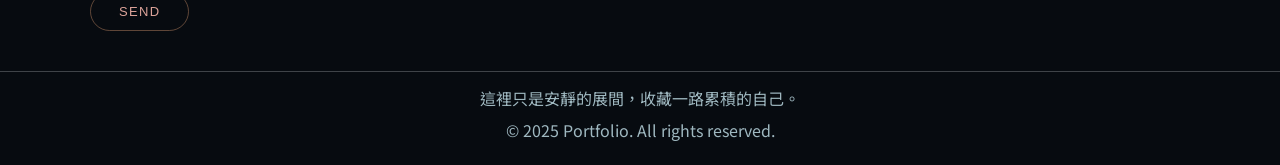
==== commit 76c67b2f: "Refactor index.html for About Me section" ====
--- a/index.html
+++ b/index.html
@@ -4,8 +4,9 @@
 <head>
     <meta charset="UTF-8">
     <meta name="viewport" content="width=device-width, initial-scale=1.0">
-    <title>Portfolio · My Design</title>
+    <title>Portfolio · About Me</title>
     <link rel="stylesheet" href="style_claud.css">
+    <script src="form_claud.js" defer></script>
 </head>
 
 <body class="page-wrapper">
@@ -23,319 +24,88 @@
         </nav>
     </header>
 
-    <section class="section gallery">
+    <main>
+
+        <!-- HERO：文字直接浮在共用背景上,沒有另外裁一張圖當banner -->
+        <section class="section hero hero-drift">
+            <h1>
+                總是期許自己 如章魚般 柔軟靈巧<br>
+                觀察環境 隱匿行跡<br><br>
+                在流動之間 練習尋回逐步清晰的色彩
+            </h1>
+        </section>
+
         <div class="marginalia">
-            <span>設計沒有完成，只有不斷修正直到讓人忘記它存在的過程。</span>
+            <span>每次駐足停留，慢慢拼湊出自己的輪廓。</span>
         </div>
-        <div class="card-row">
 
-            <div class="project-card" data-project="web">
-                <div class="thumb"><img src="./cover pic/web-cover.png" alt="個人作品集網頁"></div>
-                <div class="body">
-                    <span class="tag">Web · GenAI</span>
-                    <h3>個人作品集網頁</h3>
-                    <p>透過網站建置實作，檢視網頁設計所學。</p>
-                    <div class="meta">
-                        <span>#HTML #AI協作 #網頁設計</span>
-                        <span class="icon-btn"><svg viewBox="0 0 24 24" fill="none" stroke="currentColor"
-                                stroke-width="2" stroke-linecap="round" stroke-linejoin="round">
-                                <path d="M7 17L17 7" />
-                                <path d="M7 7h10v10" />
-                            </svg></span>
-                    </div>
-                </div>
-                <div class="result-panel">
-                    <span class="eyebrow-small">RESULT</span>
-                    <p class="line"><span class="k">動機</span>累積網頁設計實戰經驗</p>
-                    <p class="line"><span class="k">收穫</span>網頁設計架構與程式邏輯</p>
-                    <p class="line"><span class="k">協作</span>AI工具輔助與協作</p>
-                    <p class="line"><span class="k">工具</span>claud / html / css / js / vscode</p>
+        <!-- ABOUT ME -->
+        <section id="about" class="section">
+            <div class="container-row-group">
+                <div class="row">
+                    <h2 class="h2">ABOUT ME</h2>
+                    <p class="p">傾聽探問 樂於沉思 在複雜的問題間尋路 將回饋編織成解方<br />
+                        時代奔湧如潮 不斷學習新知以穿越未知的浪層<br />
+                        在橫跨不同領域的潮汐間 我所蒐集的水滴</p>
                 </div>
             </div>
 
-            <div class="project-card" data-project="bizsonar">
-                <div class="thumb"><img src="./cover pic/Bizsonar-cover.jpg" alt="AI客製化應用－展會媒合系統"></div>
-                <div class="body">
-                    <span class="tag">AIApplication</span>
-                    <h3>AI客製化應用－展會媒合系統</h3>
-                    <p>首次主導 AI 系統實際上線,從模糊需求中找出可行的路徑。</p>
-                    <div class="meta">
-                        <span>#AI #UX #實體配合</span>
-                        <span class="icon-btn"><svg viewBox="0 0 24 24" fill="none" stroke="currentColor"
-                                stroke-width="2" stroke-linecap="round" stroke-linejoin="round">
-                                <path d="M7 17L17 7" />
-                                <path d="M7 7h10v10" />
-                            </svg></span>
+            <div class="container-col-group">
+                <div class="col">
+                    <h3 class="h3">Experience &amp; Insights</h3>
+                    <p class="p">
+                        教育－ 針對不同受眾轉譯新訊息的能力<br />
+                        政府－ 兼顧不同立場與需求的公共視角 公平且可行<br />
+                        專案－ 察覺需求 思索解方 回饋是築起前進的階梯<br />
+                        會展－ 陌生開發的勇氣 預知未來的細心 以及管理的實踐<br />
+                    </p>
+                    <div class="marginalia">
+                        <span>在不同領域間游移，找到它們共同的語言。</span>
                     </div>
                 </div>
-                <div class="result-panel">
-                    <span class="eyebrow-small">RESULT</span>
-                    <p class="line"><span class="k">角色</span>發起並主導專案</p>
-                    <p class="line"><span class="k">挑戰</span>展會情境的線下配套</p>
-                    <p class="line"><span class="k">成果</span>AI客製化服務商品化</p>
-                    <p class="line"><span class="k">協作</span>遠距與業界技術團隊合作</p>
+                <div class="col">
+                    <h3 class="h3">Professional Development</h3>
+                    <p class="p">
+                        臺大管理碩士學分班－ 比執行者更高層次的視野<br />
+                        UI UX－ 熟練 figma 工具及設計專案流程<br />
+                        網頁設計－ 程式邏輯奠定數位專案概念及與技術人員溝通的基礎<br />
+                    </p>
+                    <div class="marginalia">
+                        <span>看似無關的片刻，終將彼此連結，成為自己的一部分。</span>
+                    </div>
                 </div>
             </div>
+        </section>
 
-            <div class="project-card" data-project="mrt">
-                <div class="thumb"><img src="./cover pic/MRT-cover.jpg" alt="台北捷運GO APP優化"></div>
-                <div class="body">
-                    <span class="tag">Project Proposal</span>
-                    <h3>台北捷運GO APP優化</h3>
-                    <p>與友彼此督促,累積進步的基石。</p>
-                    <div class="meta">
-                        <span>#UX #wireframe #cooperation</span>
-                        <span class="icon-btn"><svg viewBox="0 0 24 24" fill="none" stroke="currentColor"
-                                stroke-width="2" stroke-linecap="round" stroke-linejoin="round">
-                                <path d="M7 17L17 7" />
-                                <path d="M7 7h10v10" />
-                            </svg></span>
-                    </div>
-                </div>
-                <div class="result-panel">
-                    <span class="eyebrow-small">RESULT</span>
-                    <p class="line"><span class="k">角色</span>共同創作者</p>
-                    <p class="line"><span class="k">方法</span>全程figma線上溝通</p>
-                    <p class="line"><span class="k">成果</span>APP優化設計與提案企劃</p>
-                    <p class="line"><span class="k">時程</span>六周的業餘時間</p>
-                    <p class="hint">點擊卡片查看完整內容 →</p>
+        <!-- FEEDBACK -->
+        <section id="feedback" class="section">
+            <div class="container-row-group">
+                <h2 class="h2">LEAVE YOUR FOOTPRINTS</h2>
+                <div class="form">
+                    <form id="contact-form" action="https://api.web3forms.com/submit" method="POST">
+                        <input type="hidden" name="access_key" value="4b1d34f7-1939-4fa5-8e92-2cdb14ba3c9f">
+
+                        <input type="text" name="name" id="name" class="textarea" placeholder="Your name here" required>
+                        <input type="email" name="email" id="email" class="textarea" placeholder="Your email here"
+                            required>
+                        <textarea name="message" id="message" class="textarea" placeholder="Your opinion"
+                            required></textarea>
+                        <button type="submit" class="mail-button">SEND</button>
+                    </form>
+                    <div class="toast" id="toast"></div>
                 </div>
             </div>
+        </section>
 
-            <div class="project-card" data-project="news">
-                <div class="thumb"><img src="./cover pic/news-cover.jpg" alt="工商時報APP優化"></div>
-                <div class="body">
-                    <span class="tag">現有 App · 團隊合作</span>
-                    <h3>工商時報APP優化</h3>
-                    <p>不僅是專案流程的練習,也是團隊溝通與磨合。</p>
-                    <div class="meta">
-                        <span>#現有APP優化 #UIUX</span>
-                        <span class="icon-btn"><svg viewBox="0 0 24 24" fill="none" stroke="currentColor"
-                                stroke-width="2" stroke-linecap="round" stroke-linejoin="round">
-                                <path d="M7 17L17 7" />
-                                <path d="M7 7h10v10" />
-                            </svg></span>
-                    </div>
-                </div>
-                <div class="result-panel">
-                    <span class="eyebrow-small">RESULT</span>
-                    <p class="line"><span class="k">角色</span>共同創作者</p>
-                    <p class="line"><span class="k">挑戰</span>使用者及商模資料不足,產品方向多次調整</p>
-                    <p class="line"><span class="k">成果</span>既有應用程式大幅改版</p>
-                    <p class="line"><span class="k">協作</span>與風格強烈的夥伴溝通</p>
-                </div>
-            </div>
-
-            <div class="project-card" data-project="coffee">
-                <div class="thumb"><img src="./cover pic/coffee-cover.png" alt="跑咖趣APP設計"></div>
-                <div class="body">
-                    <span class="tag">現有 App · 團隊合作</span>
-                    <h3>跑咖趣APP設計</h3>
-                    <p>貢獻所長互助合作，強烈的風格，全新的嘗試！</p>
-                    <div class="meta">
-                        <span>#新APP設計 #資訊架構 #component管理</span>
-                        <span class="icon-btn"><svg viewBox="0 0 24 24" fill="none" stroke="currentColor"
-                                stroke-width="2" stroke-linecap="round" stroke-linejoin="round">
-                                <path d="M7 17L17 7" />
-                                <path d="M7 7h10v10" />
-                            </svg></span>
-                    </div>
-                </div>
-                <div class="result-panel">
-                    <span class="eyebrow-small">RESULT</span>
-                    <p class="line"><span class="k">角色</span>擔任匯聚想法串成共識的角色</p>
-                    <p class="line"><span class="k">成果</span>累積主導APP開發專案的經驗</p>
-                    <p class="line"><span class="k">收穫</span>挑戰鮮豔撞色風格的UI設計</p>
-                    <p class="line"><span class="k">協作</span>與初次學習設計的夥伴合作</p>
-                </div>
-            </div>
-
-            <div class="project-card" data-project="mei">
-                <div class="thumb"><img src="./cover pic/MEI-cover.png" alt="美而美品牌重塑"></div>
-                <div class="body">
-                    <span class="tag">CIS · Branding</span>
-                    <h3>美而美品牌重塑</h3>
-                    <p>於日常中取光,以思考慢釀美感。</p>
-                    <div class="meta">
-                        <span>#CIS #PS</span>
-                        <span class="icon-btn"><svg viewBox="0 0 24 24" fill="none" stroke="currentColor"
-                                stroke-width="2" stroke-linecap="round" stroke-linejoin="round">
-                                <path d="M7 17L17 7" />
-                                <path d="M7 7h10v10" />
-                            </svg></span>
-                    </div>
-                </div>
-                <div class="result-panel">
-                    <span class="eyebrow-small">RESULT</span>
-                    <p class="line"><span class="k">角色</span>CIS設計</p>
-                    <p class="line"><span class="k">動機</span>累積優化日常的小角落</p>
-                    <p class="line"><span class="k">工具</span>Photoshop / Illustrator</p>
-                    <p class="line"><span class="k">成果</span>品牌形象重塑練習</p>
-
-                </div>
-            </div>
-
-            <div class="project-card" data-project="dash-board">
-                <div class="thumb"><img src="./cover pic/dash_board-cover.jpg" alt="Dashboard Design"></div>
-                <div class="body">
-                    <span class="tag">Data Viz</span>
-                    <h3>Dashboard Design</h3>
-                    <p>把零散的數據整理成一眼能懂的樣子。</p>
-                    <div class="meta">
-                        <span>#Dashboard #UI</span>
-                        <span class="icon-btn"><svg viewBox="0 0 24 24" fill="none" stroke="currentColor"
-                                stroke-width="2" stroke-linecap="round" stroke-linejoin="round">
-                                <path d="M7 17L17 7" />
-                                <path d="M7 7h10v10" />
-                            </svg></span>
-                    </div>
-                </div>
-                <div class="result-panel">
-                    <span class="eyebrow-small">RESULT</span>
-                    <p class="line"><span class="k">挑戰</span>讓數據發揮輔助決策的效益</p>
-                    <p class="line"><span class="k">方法</span>透過訪談了解決策需求</p>
-                    <p class="line"><span class="k">產出</span>美觀要兼顧統計原理</p>
-                    <p class="line"><span class="k">收穫</span>建立前後端連動的資料導向設計思維。</p>
-                </div>
-            </div>
-
-            <div class="project-card" data-project="scane">
-                <div class="thumb"><img src="./cover pic/scane-cover.jpg" alt="事務機文件掃描功能流程優化"></div>
-                <div class="body">
-                    <span class="tag">Fuji Xerox · Flow</span>
-                    <h3>事務機文件掃描功能流程優化</h3>
-                    <p>把繁瑣的流程,重新梳理成順手的步驟。</p>
-                    <div class="meta">
-                        <span>#流程優化 #硬體</span>
-                        <span class="icon-btn"><svg viewBox="0 0 24 24" fill="none" stroke="currentColor"
-                                stroke-width="2" stroke-linecap="round" stroke-linejoin="round">
-                                <path d="M7 17L17 7" />
-                                <path d="M7 7h10v10" />
-                            </svg></span>
-                    </div>
-                </div>
-                <div class="result-panel">
-                    <span class="eyebrow-small">RESULT</span>
-                    <p class="line"><span class="k">動機</span>累積優化日常的小角落</p>
-                    <p class="line"><span class="k">性質</span>自主練習</p>
-                    <p class="line"><span class="k">方法</span>因應User story重塑流程</p>
-                    <p class="line"><span class="k">收穫</span>釐清思緒累積體驗設計</p>
-                </div>
-            </div>
-
-            <div class="project-card" data-project="dm">
-                <div class="thumb"><img src="./cover pic/DM-cover.jpg" alt="宣傳摺頁"></div>
-                <div class="body">
-                    <span class="tag">PowerPoint · DM</span>
-                    <h3>宣傳摺頁</h3>
-                    <p>彙整各組素材,把時程與設計一起管起來。</p>
-                    <div class="meta">
-                        <span>#DM #PPT</span>
-                        <span class="icon-btn"><svg viewBox="0 0 24 24" fill="none" stroke="currentColor"
-                                stroke-width="2" stroke-linecap="round" stroke-linejoin="round">
-                                <path d="M7 17L17 7" />
-                                <path d="M7 7h10v10" />
-                            </svg></span>
-                    </div>
-                </div>
-                <div class="result-panel">
-                    <span class="eyebrow-small">RESULT</span>
-                    <p class="line"><span class="k">角色</span>統籌負責人</p>
-                    <p class="line"><span class="k">工具</span>PowerPoint平面設計</p>
-                    <p class="line"><span class="k">協作</span>跨部門溝通</p>
-                    <p class="line"><span class="k">範疇</span>以示意圖溝通跨組需求</p>
-                </div>
-            </div>
-
-            <div class="project-card" data-project="interview">
-                <div class="thumb"><img src="./cover pic/Interview-cover.jpg" alt="需求訪談經驗"></div>
-                <div class="body">
-                    <span class="tag">Research</span>
-                    <h3>在工作中實際進行需求訪談的經驗</h3>
-                    <p>聽懂沒說出口的需求,才是訪談真正的價值。</p>
-                    <div class="meta">
-                        <span>#訪談 #需求分析</span>
-                        <span class="icon-btn"><svg viewBox="0 0 24 24" fill="none" stroke="currentColor"
-                                stroke-width="2" stroke-linecap="round" stroke-linejoin="round">
-                                <path d="M7 17L17 7" />
-                                <path d="M7 7h10v10" />
-                            </svg></span>
-                    </div>
-                </div>
-                <div class="result-panel">
-                    <span class="eyebrow-small">RESULT</span>
-                    <p class="line"><span class="k">角色</span>設計訪剛執行需求訪談</p>
-                    <p class="line"><span class="k">目標</span>發掘真實需求</p>
-                    <p class="line"><span class="k">產出</span>需求文件與功能定義</p>
-                    <p class="line"><span class="k">收穫</span>追問釐清與需求轉譯技能</p>
-                </div>
-            </div>
-
-        </div>
-    </section>
+    </main>
 
     <footer class="footer">
         <p class="p">這裡只是安靜的展間，收藏一路累積的自己。</p>
         <p class="p">© 2025 Portfolio. All rights reserved.</p>
     </footer>
 
-    <!-- PDF 彈窗骨架 -->
-    <div class="pdf-modal" id="pdfModal">
-        <div class="pdf-modal__panel">
-            <button class="pdf-modal__close" id="pdfModalClose" aria-label="關閉">
-                <svg viewBox="0 0 24 24" fill="none" stroke="currentColor" stroke-width="2" stroke-linecap="round">
-                    <path d="M6 6L18 18M6 18L18 6" />
-                </svg>
-            </button>
-            <iframe id="pdfModalFrame" class="pdf-modal__frame" src="" title="作品 PDF"></iframe>
-        </div>
-    </div>
 
-    <!-- PDF 彈窗邏輯，加在這裡
-    <script>
-        (function () {
-            // const pdfMap = {
-            //     'ai-cover': 'pdf/Bizsonar.pdf',
-            //     'mrt-cover': 'pdf/MRT.pdf'
-            //     // 之後新增作品，在這裡繼續加一行
-            // };
 
-            const modal = document.getElementById('pdfModal');
-            const frame = document.getElementById('pdfModalFrame');
-            const closeBtn = document.getElementById('pdfModalClose');
-
-            function openModal(pdfPath) {
-                frame.src = pdfPath;
-                modal.classList.add('is-open');
-                document.body.style.overflow = 'hidden';
-            }
-
-            function closeModal() {
-                modal.classList.remove('is-open');
-                document.body.style.overflow = '';
-                setTimeout(() => { frame.src = ''; }, 350);
-            }
-
-            document.querySelectorAll('[data-project]').forEach(trigger => {
-                trigger.addEventListener('click', () => {
-                    const slug = trigger.dataset.project;
-                    const pdfPath = pdfMap[slug];
-                    if (!pdfPath) {
-                        console.warn(`找不到代號「${slug}」對應的 PDF，檢查 pdfMap 裡有沒有漏加這一筆`);
-                        return;
-                    }
-                    openModal(pdfPath);
-                });
-            });
-
-            closeBtn.addEventListener('click', closeModal);
-            modal.addEventListener('click', (e) => { if (e.target === modal) closeModal(); });
-            document.addEventListener('keydown', (e) => {
-                if (e.key === 'Escape' && modal.classList.contains('is-open')) closeModal();
-            });
-        })();
-    </script> -->
-    <script src="mydesign_claud.js"></script>
 </body>
 
 </html>
